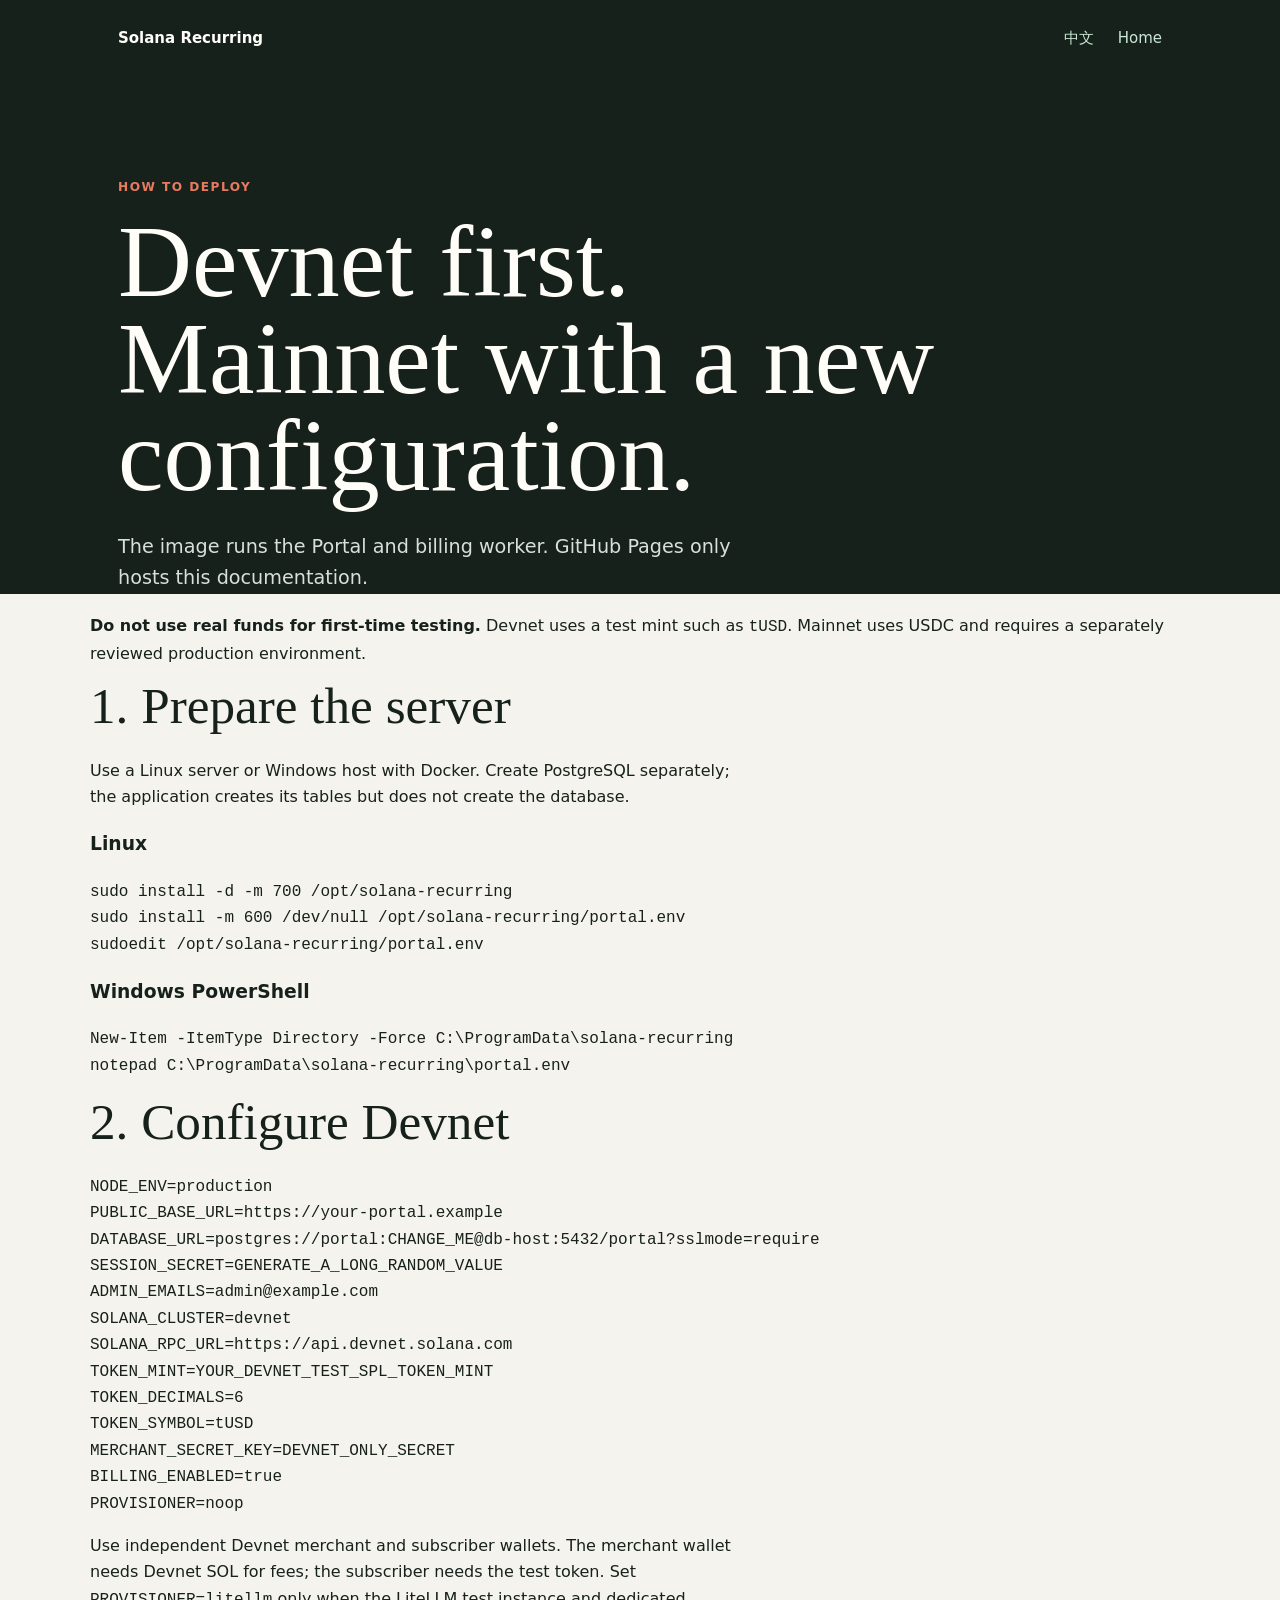
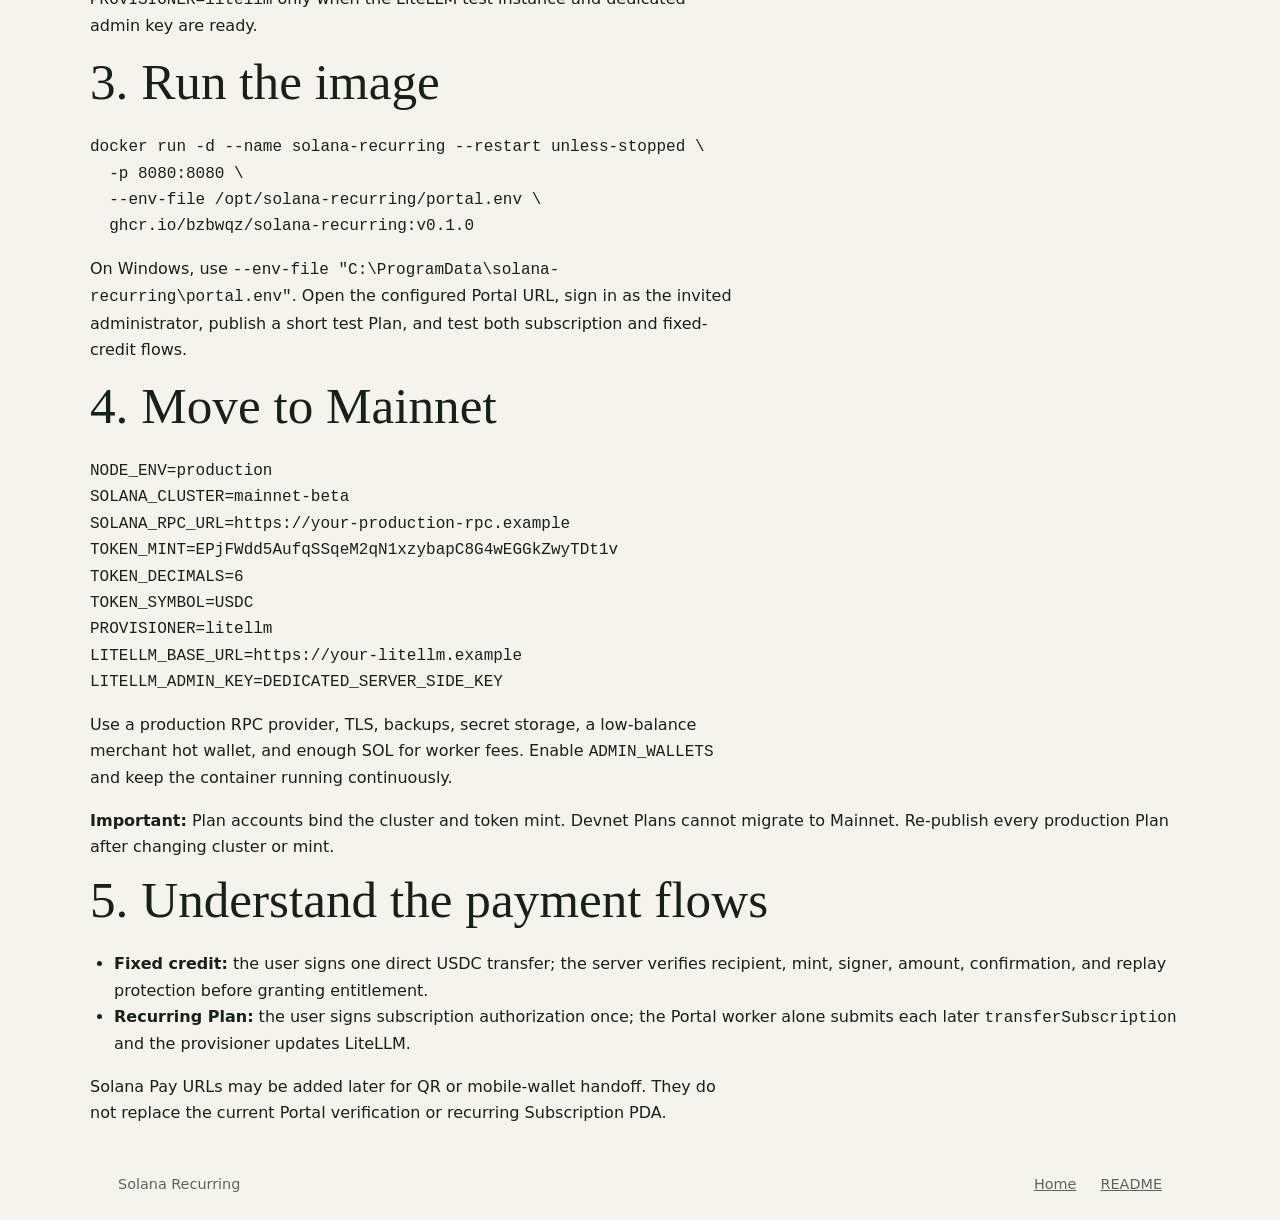
==== docs/deployment.html @ 9161ea9b "docs: add bilingual GitHub Pages deployment guide" ====
<!doctype html>
<html lang="en"><head><meta charset="utf-8"><meta name="viewport" content="width=device-width, initial-scale=1"><title>Deploy | Solana Recurring</title><link rel="stylesheet" href="style.css"></head>
<body><header class="hero"><nav><strong>Solana Recurring</strong><span><a href="deployment.zh-CN.html">中文</a><a href="index.html">Home</a></span></nav><div class="hero-copy"><p class="eyebrow">HOW TO DEPLOY</p><h1>Devnet first. Mainnet with a new configuration.</h1><p class="lede">The image runs the Portal and billing worker. GitHub Pages only hosts this documentation.</p></div></header><main class="article"><div class="callout warning"><strong>Do not use real funds for first-time testing.</strong> Devnet uses a test mint such as <code>tUSD</code>. Mainnet uses USDC and requires a separately reviewed production environment.</div><h2>1. Prepare the server</h2><p>Use a Linux server or Windows host with Docker. Create PostgreSQL separately; the application creates its tables but does not create the database.</p><h3>Linux</h3><pre><code>sudo install -d -m 700 /opt/solana-recurring
sudo install -m 600 /dev/null /opt/solana-recurring/portal.env
sudoedit /opt/solana-recurring/portal.env</code></pre><h3>Windows PowerShell</h3><pre><code>New-Item -ItemType Directory -Force C:\ProgramData\solana-recurring
notepad C:\ProgramData\solana-recurring\portal.env</code></pre><h2>2. Configure Devnet</h2><pre><code>NODE_ENV=production
PUBLIC_BASE_URL=https://your-portal.example
DATABASE_URL=postgres://portal:CHANGE_ME@db-host:5432/portal?sslmode=require
SESSION_SECRET=GENERATE_A_LONG_RANDOM_VALUE
ADMIN_EMAILS=admin@example.com
SOLANA_CLUSTER=devnet
SOLANA_RPC_URL=https://api.devnet.solana.com
TOKEN_MINT=YOUR_DEVNET_TEST_SPL_TOKEN_MINT
TOKEN_DECIMALS=6
TOKEN_SYMBOL=tUSD
MERCHANT_SECRET_KEY=DEVNET_ONLY_SECRET
BILLING_ENABLED=true
PROVISIONER=noop</code></pre><p>Use independent Devnet merchant and subscriber wallets. The merchant wallet needs Devnet SOL for fees; the subscriber needs the test token. Set <code>PROVISIONER=litellm</code> only when the LiteLLM test instance and dedicated admin key are ready.</p><h2>3. Run the image</h2><pre><code>docker run -d --name solana-recurring --restart unless-stopped \
  -p 8080:8080 \
  --env-file /opt/solana-recurring/portal.env \
  ghcr.io/bzbwqz/solana-recurring:v0.1.0</code></pre><p>On Windows, use <code>--env-file "C:\ProgramData\solana-recurring\portal.env"</code>. Open the configured Portal URL, sign in as the invited administrator, publish a short test Plan, and test both subscription and fixed-credit flows.</p><h2>4. Move to Mainnet</h2><pre><code>NODE_ENV=production
SOLANA_CLUSTER=mainnet-beta
SOLANA_RPC_URL=https://your-production-rpc.example
TOKEN_MINT=EPjFWdd5AufqSSqeM2qN1xzybapC8G4wEGGkZwyTDt1v
TOKEN_DECIMALS=6
TOKEN_SYMBOL=USDC
PROVISIONER=litellm
LITELLM_BASE_URL=https://your-litellm.example
LITELLM_ADMIN_KEY=DEDICATED_SERVER_SIDE_KEY</code></pre><p>Use a production RPC provider, TLS, backups, secret storage, a low-balance merchant hot wallet, and enough SOL for worker fees. Enable <code>ADMIN_WALLETS</code> and keep the container running continuously.</p><div class="callout"><strong>Important:</strong> Plan accounts bind the cluster and token mint. Devnet Plans cannot migrate to Mainnet. Re-publish every production Plan after changing cluster or mint.</div><h2>5. Understand the payment flows</h2><ul><li><strong>Fixed credit:</strong> the user signs one direct USDC transfer; the server verifies recipient, mint, signer, amount, confirmation, and replay protection before granting entitlement.</li><li><strong>Recurring Plan:</strong> the user signs subscription authorization once; the Portal worker alone submits each later <code>transferSubscription</code> and the provisioner updates LiteLLM.</li></ul><p>Solana Pay URLs may be added later for QR or mobile-wallet handoff. They do not replace the current Portal verification or recurring Subscription PDA.</p></main><footer><span>Solana Recurring</span><a href="index.html">Home</a><a href="../README.md">README</a></footer></body></html>
---- docs/style.css ----
:root{--ink:#17211b;--muted:#59665e;--paper:#f5f3ed;--cream:#fffdf8;--mint:#c9e7d4;--coral:#e67b5f;--line:#d9ddd4;--serif:Georgia,'Times New Roman',serif;--sans:ui-sans-serif,system-ui,-apple-system,BlinkMacSystemFont,'Segoe UI',sans-serif}*{box-sizing:border-box}body{margin:0;background:var(--paper);color:var(--ink);font:16px/1.65 var(--sans)}a{color:inherit}nav,main,footer{max-width:1100px;margin:auto}nav{display:flex;justify-content:space-between;padding:26px 28px;font-size:15px}nav span,footer{display:flex;gap:24px}nav a{text-decoration:none;color:var(--mint)}.hero{background:var(--ink);color:var(--cream);min-height:570px}.hero-copy{max-width:1100px;margin:100px auto 0;padding:0 28px}.hero-copy h1{font:clamp(3rem,8vw,6.8rem)/.95 var(--serif);letter-spacing:0;max-width:850px;margin:16px 0 26px}.lede{font-size:1.2rem;max-width:650px;color:#d8e0d8}.eyebrow{color:var(--coral);font-size:.76rem;font-weight:800;letter-spacing:.12em;margin:0}.button{display:inline-block;background:var(--coral);color:#fff;text-decoration:none;padding:12px 18px;margin-top:22px;font-weight:700}.split,.media{display:grid;grid-template-columns:1fr 1fr;gap:80px;padding:100px 28px;border-bottom:1px solid var(--line)}h2{font:clamp(2rem,4vw,4rem)/1.05 var(--serif);letter-spacing:0;margin:12px 0 25px}p{max-width:650px}.band{background:var(--mint);padding:100px max(28px,calc((100% - 1044px)/2));display:grid;grid-template-columns:1fr 1fr;gap:60px}.diagram{display:flex;align-items:center;justify-content:center;gap:14px;flex-wrap:wrap;font-weight:700}.diagram span{border:1px solid var(--ink);padding:10px 12px;background:rgba(255,255,255,.35)}ol,ul{padding-left:24px}.text-link{font-weight:800;color:var(--coral)}.media{align-items:center}.media img{width:100%;display:block;border:10px solid var(--cream);box-shadow:0 12px 30px rgba(23,33,27,.12)}.reverse img{order:2}footer{padding:30px 28px;color:var(--muted);font-size:.9rem}footer span{margin-right:auto}@media(max-width:700px){.hero{min-height:620px}.split,.media,.band{grid-template-columns:1fr;gap:30px;padding-top:65px;padding-bottom:65px}.hero-copy{margin-top:80px}.reverse img{order:0}nav{padding-left:20px;padding-right:20px}footer{flex-wrap:wrap}}
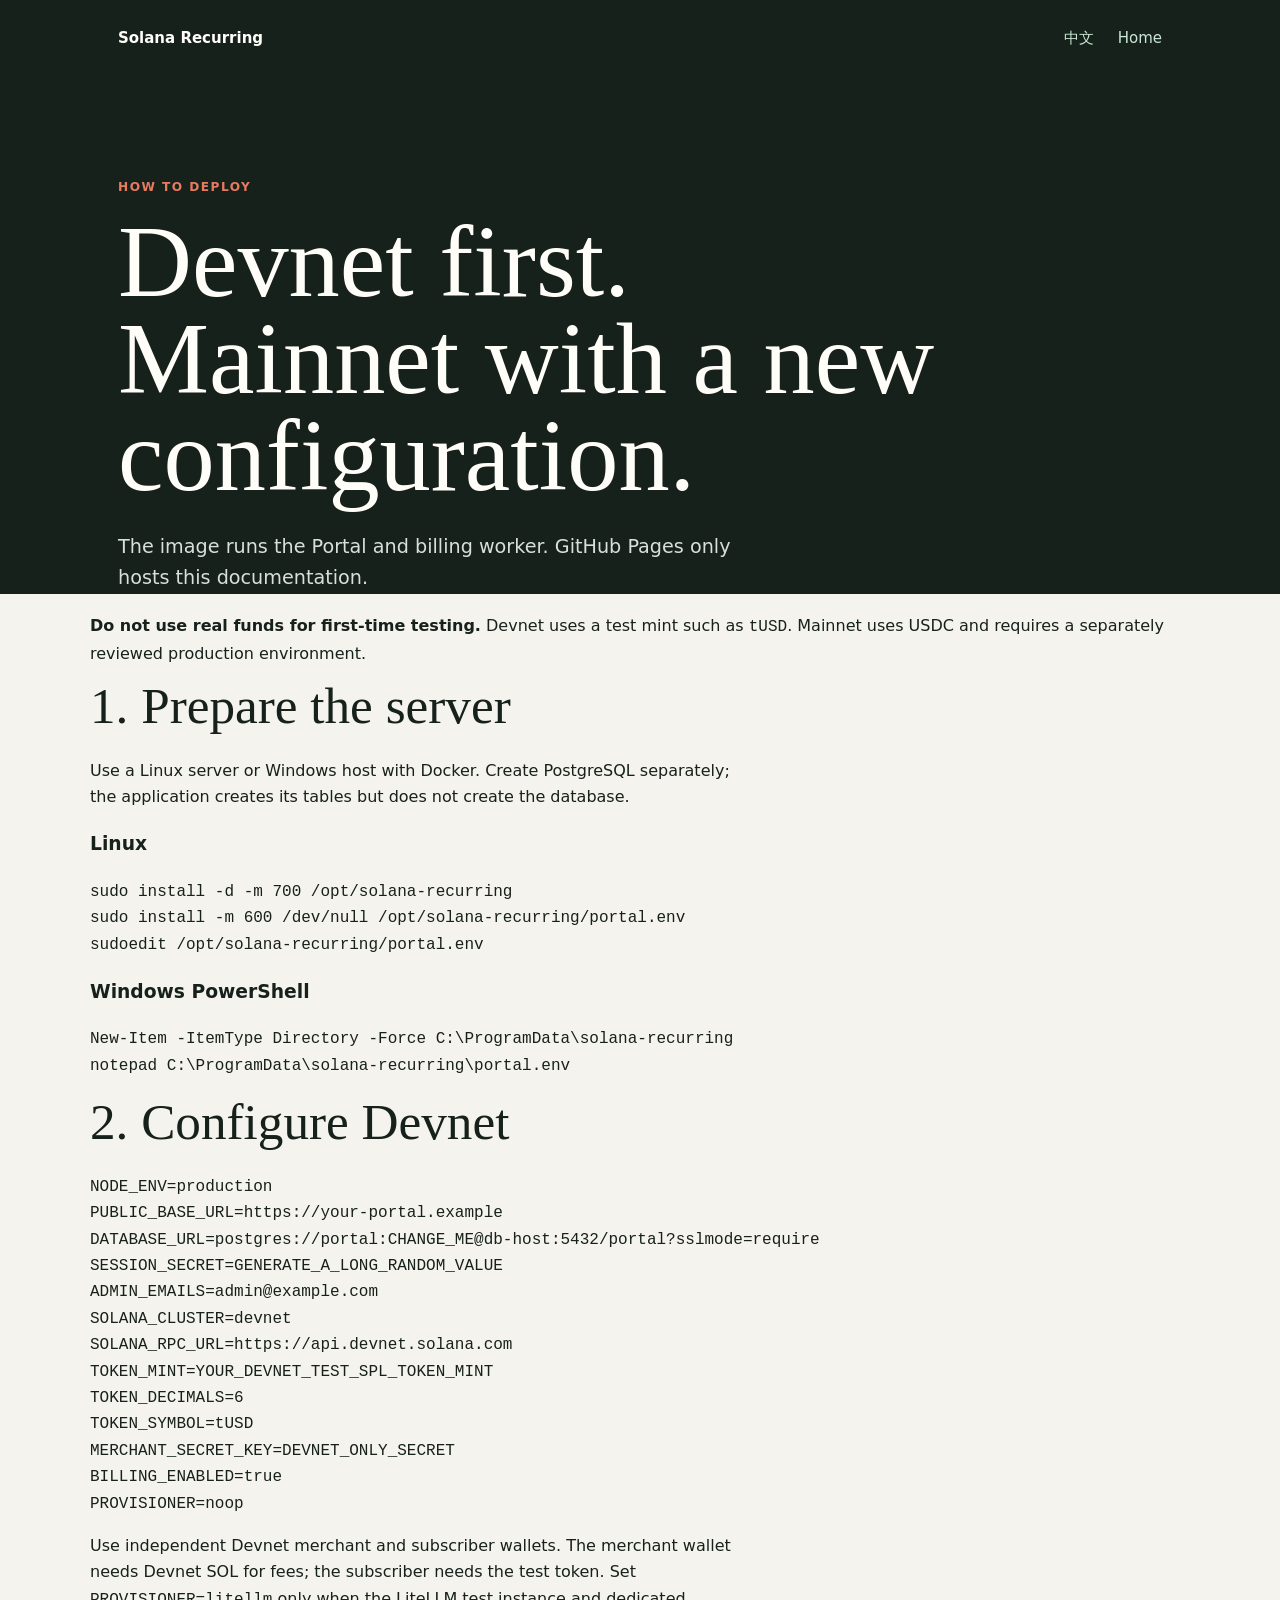
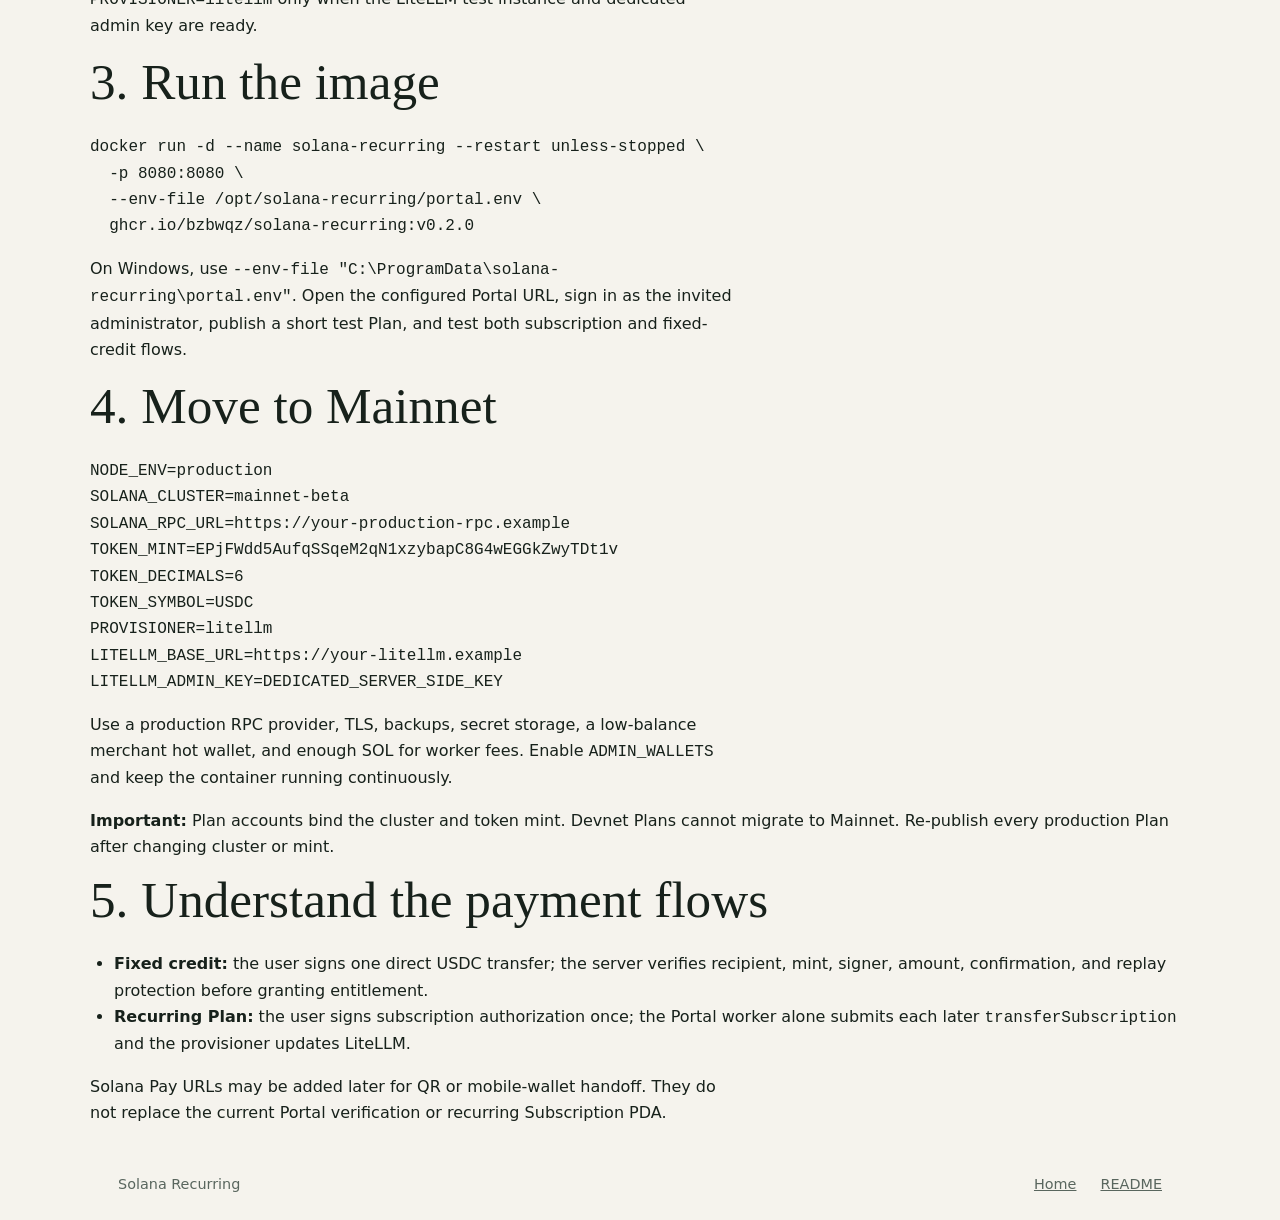
==== commit c6fcf7df: "docs: publish v0.2.0 deployment image" ====
--- a/docs/deployment.html
+++ b/docs/deployment.html
@@ -18,7 +18,7 @@
 PROVISIONER=noop</code></pre><p>Use independent Devnet merchant and subscriber wallets. The merchant wallet needs Devnet SOL for fees; the subscriber needs the test token. Set <code>PROVISIONER=litellm</code> only when the LiteLLM test instance and dedicated admin key are ready.</p><h2>3. Run the image</h2><pre><code>docker run -d --name solana-recurring --restart unless-stopped \
   -p 8080:8080 \
   --env-file /opt/solana-recurring/portal.env \
-  ghcr.io/bzbwqz/solana-recurring:v0.1.0</code></pre><p>On Windows, use <code>--env-file "C:\ProgramData\solana-recurring\portal.env"</code>. Open the configured Portal URL, sign in as the invited administrator, publish a short test Plan, and test both subscription and fixed-credit flows.</p><h2>4. Move to Mainnet</h2><pre><code>NODE_ENV=production
+  ghcr.io/bzbwqz/solana-recurring:v0.2.0</code></pre><p>On Windows, use <code>--env-file "C:\ProgramData\solana-recurring\portal.env"</code>. Open the configured Portal URL, sign in as the invited administrator, publish a short test Plan, and test both subscription and fixed-credit flows.</p><h2>4. Move to Mainnet</h2><pre><code>NODE_ENV=production
 SOLANA_CLUSTER=mainnet-beta
 SOLANA_RPC_URL=https://your-production-rpc.example
 TOKEN_MINT=EPjFWdd5AufqSSqeM2qN1xzybapC8G4wEGGkZwyTDt1v
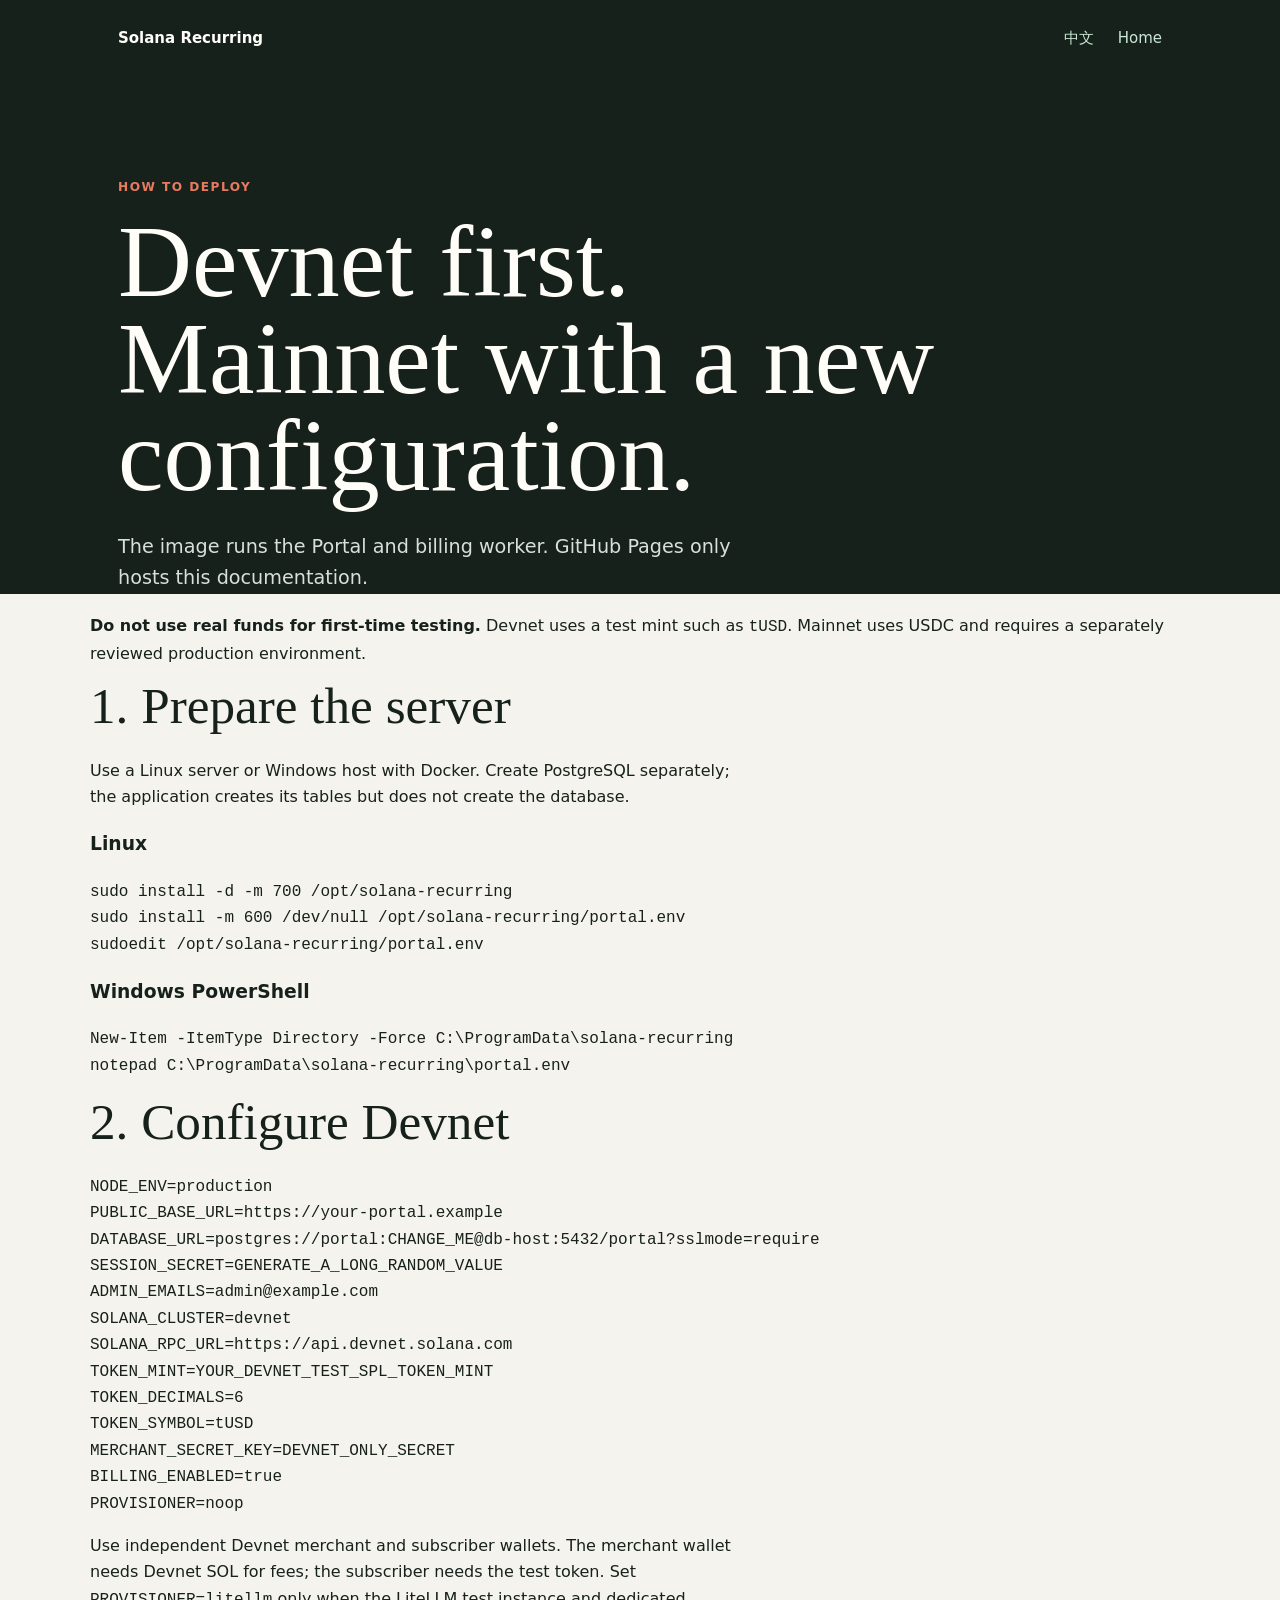
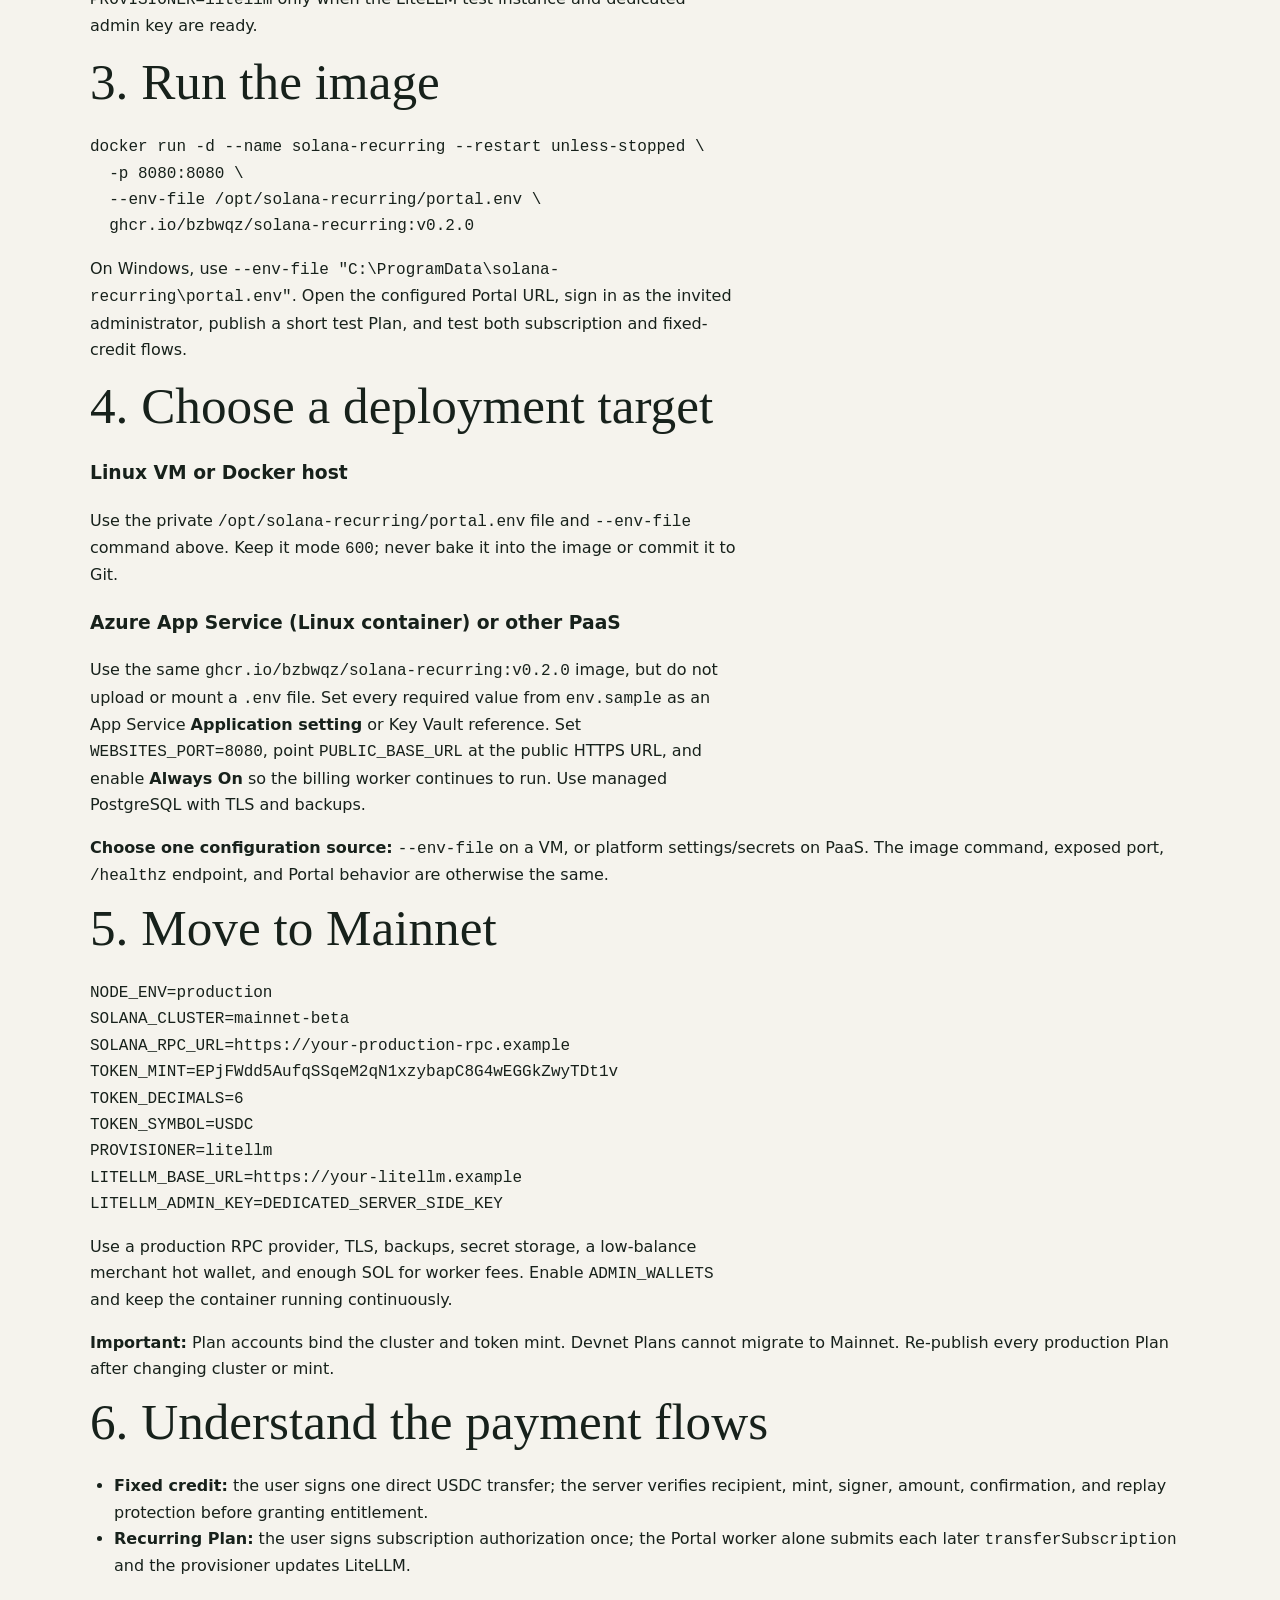
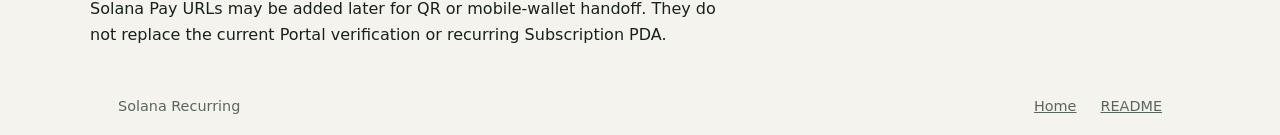
==== commit 5c1b4bc3: "docs: separate VM and PaaS deployment" ====
--- a/docs/deployment.html
+++ b/docs/deployment.html
@@ -18,7 +18,7 @@
 PROVISIONER=noop</code></pre><p>Use independent Devnet merchant and subscriber wallets. The merchant wallet needs Devnet SOL for fees; the subscriber needs the test token. Set <code>PROVISIONER=litellm</code> only when the LiteLLM test instance and dedicated admin key are ready.</p><h2>3. Run the image</h2><pre><code>docker run -d --name solana-recurring --restart unless-stopped \
   -p 8080:8080 \
   --env-file /opt/solana-recurring/portal.env \
-  ghcr.io/bzbwqz/solana-recurring:v0.2.0</code></pre><p>On Windows, use <code>--env-file "C:\ProgramData\solana-recurring\portal.env"</code>. Open the configured Portal URL, sign in as the invited administrator, publish a short test Plan, and test both subscription and fixed-credit flows.</p><h2>4. Move to Mainnet</h2><pre><code>NODE_ENV=production
+  ghcr.io/bzbwqz/solana-recurring:v0.2.0</code></pre><p>On Windows, use <code>--env-file "C:\ProgramData\solana-recurring\portal.env"</code>. Open the configured Portal URL, sign in as the invited administrator, publish a short test Plan, and test both subscription and fixed-credit flows.</p><h2>4. Choose a deployment target</h2><h3>Linux VM or Docker host</h3><p>Use the private <code>/opt/solana-recurring/portal.env</code> file and <code>--env-file</code> command above. Keep it mode <code>600</code>; never bake it into the image or commit it to Git.</p><h3>Azure App Service (Linux container) or other PaaS</h3><p>Use the same <code>ghcr.io/bzbwqz/solana-recurring:v0.2.0</code> image, but do not upload or mount a <code>.env</code> file. Set every required value from <code>env.sample</code> as an App Service <strong>Application setting</strong> or Key Vault reference. Set <code>WEBSITES_PORT=8080</code>, point <code>PUBLIC_BASE_URL</code> at the public HTTPS URL, and enable <strong>Always On</strong> so the billing worker continues to run. Use managed PostgreSQL with TLS and backups.</p><div class="callout"><strong>Choose one configuration source:</strong> <code>--env-file</code> on a VM, or platform settings/secrets on PaaS. The image command, exposed port, <code>/healthz</code> endpoint, and Portal behavior are otherwise the same.</div><h2>5. Move to Mainnet</h2><pre><code>NODE_ENV=production
 SOLANA_CLUSTER=mainnet-beta
 SOLANA_RPC_URL=https://your-production-rpc.example
 TOKEN_MINT=EPjFWdd5AufqSSqeM2qN1xzybapC8G4wEGGkZwyTDt1v
@@ -26,4 +26,4 @@
 TOKEN_SYMBOL=USDC
 PROVISIONER=litellm
 LITELLM_BASE_URL=https://your-litellm.example
-LITELLM_ADMIN_KEY=DEDICATED_SERVER_SIDE_KEY</code></pre><p>Use a production RPC provider, TLS, backups, secret storage, a low-balance merchant hot wallet, and enough SOL for worker fees. Enable <code>ADMIN_WALLETS</code> and keep the container running continuously.</p><div class="callout"><strong>Important:</strong> Plan accounts bind the cluster and token mint. Devnet Plans cannot migrate to Mainnet. Re-publish every production Plan after changing cluster or mint.</div><h2>5. Understand the payment flows</h2><ul><li><strong>Fixed credit:</strong> the user signs one direct USDC transfer; the server verifies recipient, mint, signer, amount, confirmation, and replay protection before granting entitlement.</li><li><strong>Recurring Plan:</strong> the user signs subscription authorization once; the Portal worker alone submits each later <code>transferSubscription</code> and the provisioner updates LiteLLM.</li></ul><p>Solana Pay URLs may be added later for QR or mobile-wallet handoff. They do not replace the current Portal verification or recurring Subscription PDA.</p></main><footer><span>Solana Recurring</span><a href="index.html">Home</a><a href="../README.md">README</a></footer></body></html>
+LITELLM_ADMIN_KEY=DEDICATED_SERVER_SIDE_KEY</code></pre><p>Use a production RPC provider, TLS, backups, secret storage, a low-balance merchant hot wallet, and enough SOL for worker fees. Enable <code>ADMIN_WALLETS</code> and keep the container running continuously.</p><div class="callout"><strong>Important:</strong> Plan accounts bind the cluster and token mint. Devnet Plans cannot migrate to Mainnet. Re-publish every production Plan after changing cluster or mint.</div><h2>6. Understand the payment flows</h2><ul><li><strong>Fixed credit:</strong> the user signs one direct USDC transfer; the server verifies recipient, mint, signer, amount, confirmation, and replay protection before granting entitlement.</li><li><strong>Recurring Plan:</strong> the user signs subscription authorization once; the Portal worker alone submits each later <code>transferSubscription</code> and the provisioner updates LiteLLM.</li></ul><p>Solana Pay URLs may be added later for QR or mobile-wallet handoff. They do not replace the current Portal verification or recurring Subscription PDA.</p></main><footer><span>Solana Recurring</span><a href="index.html">Home</a><a href="../README.md">README</a></footer></body></html>
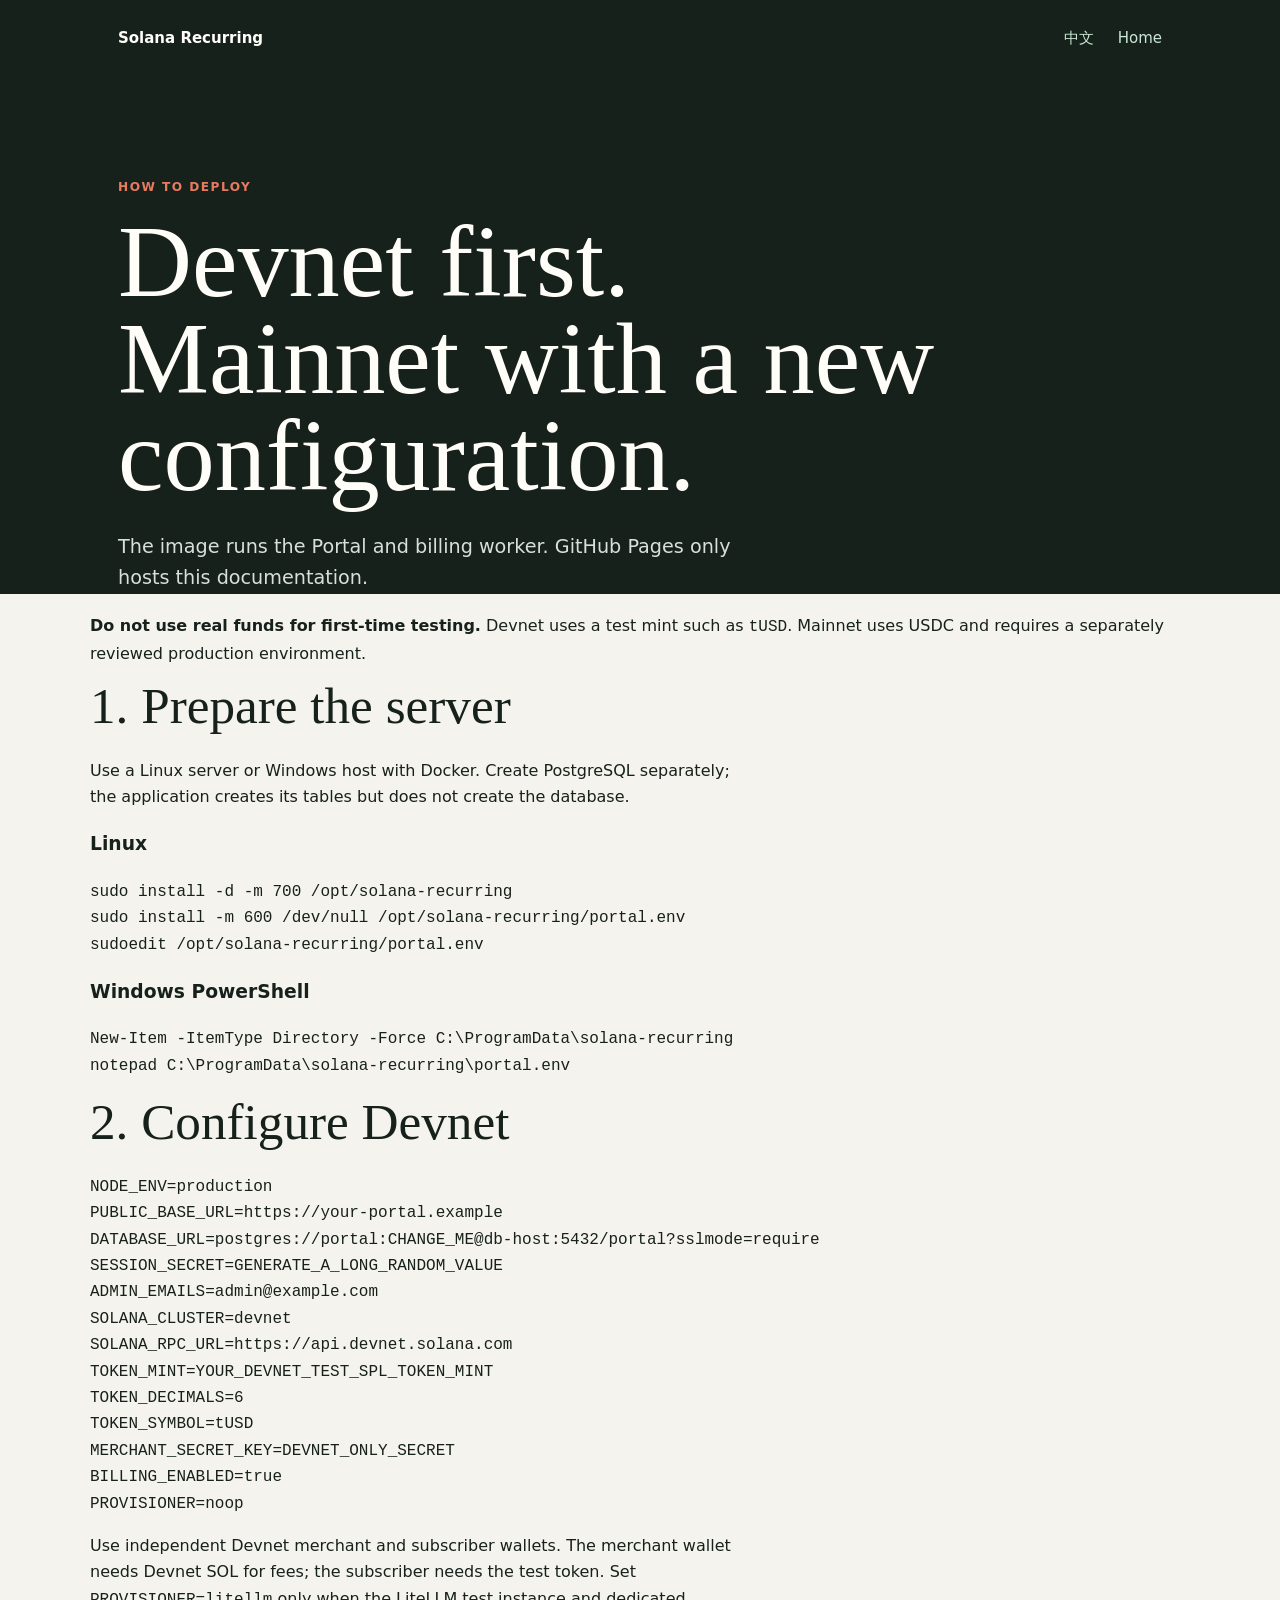
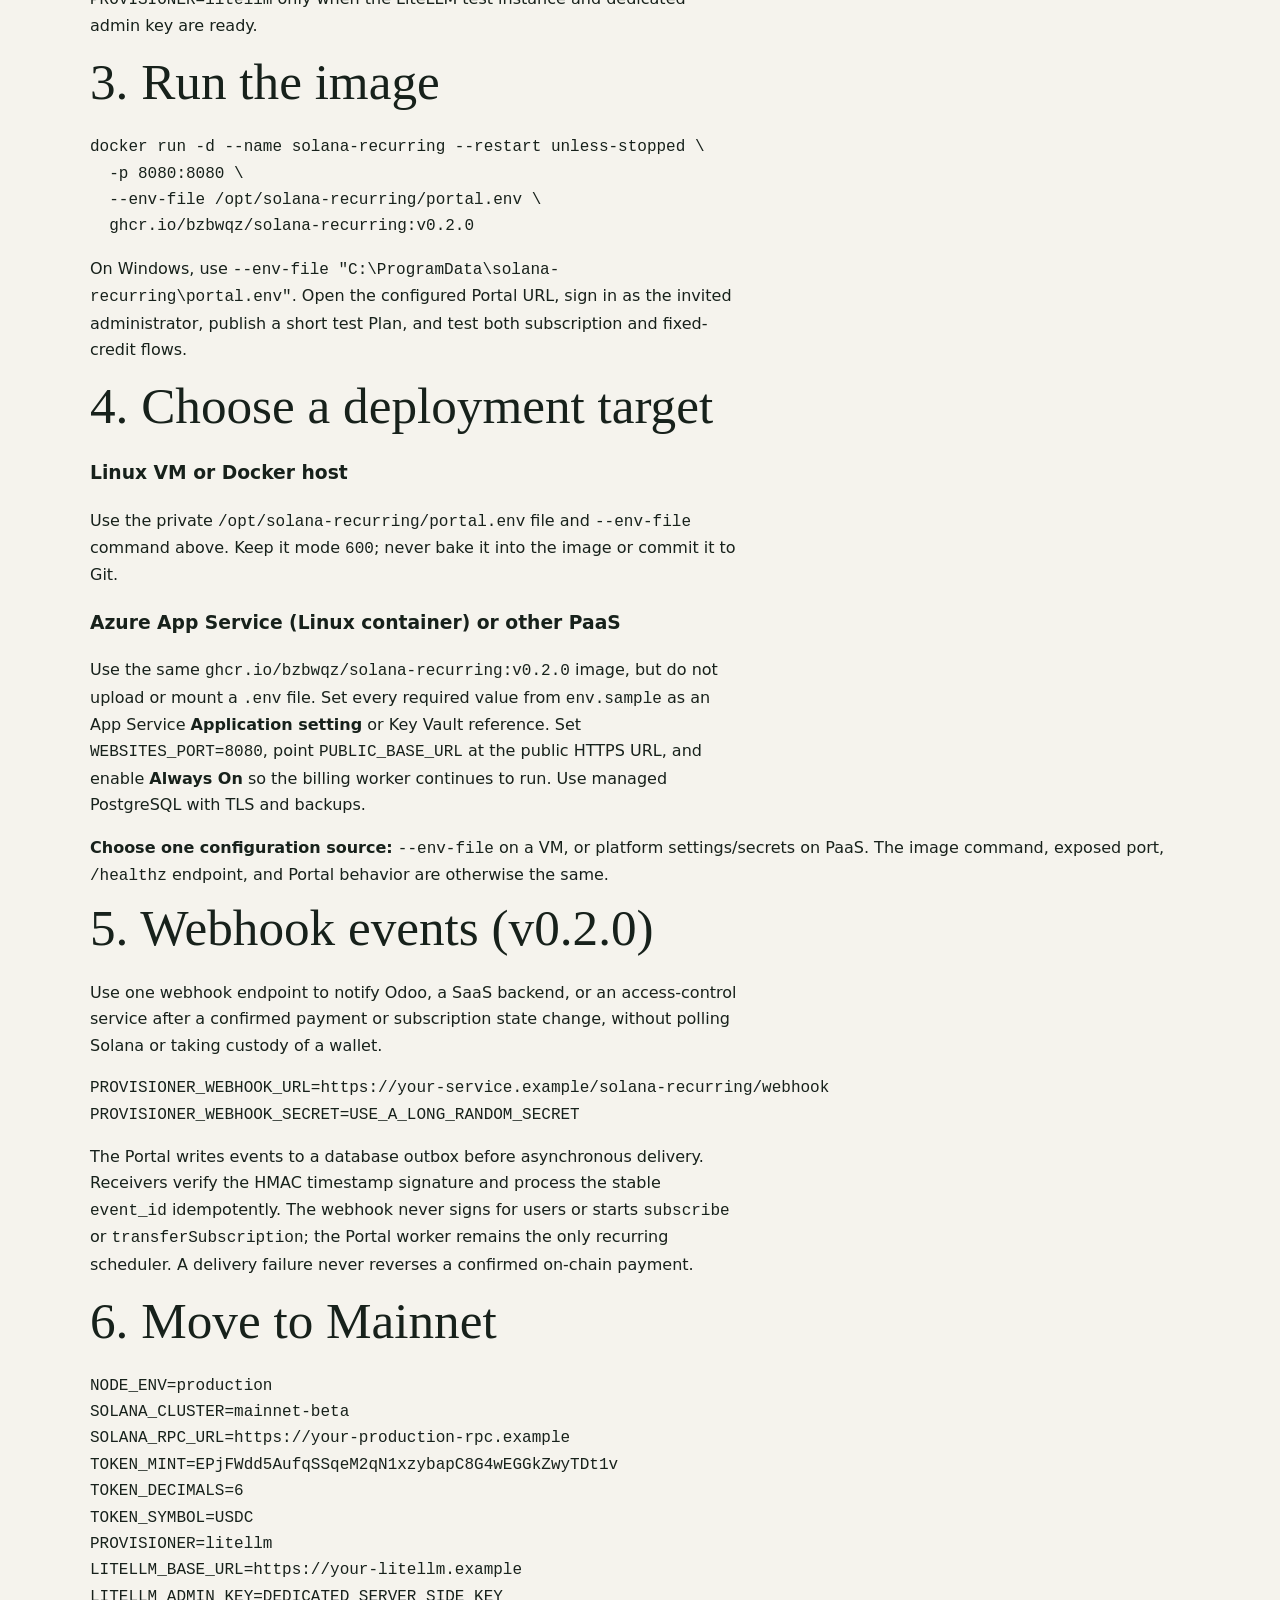
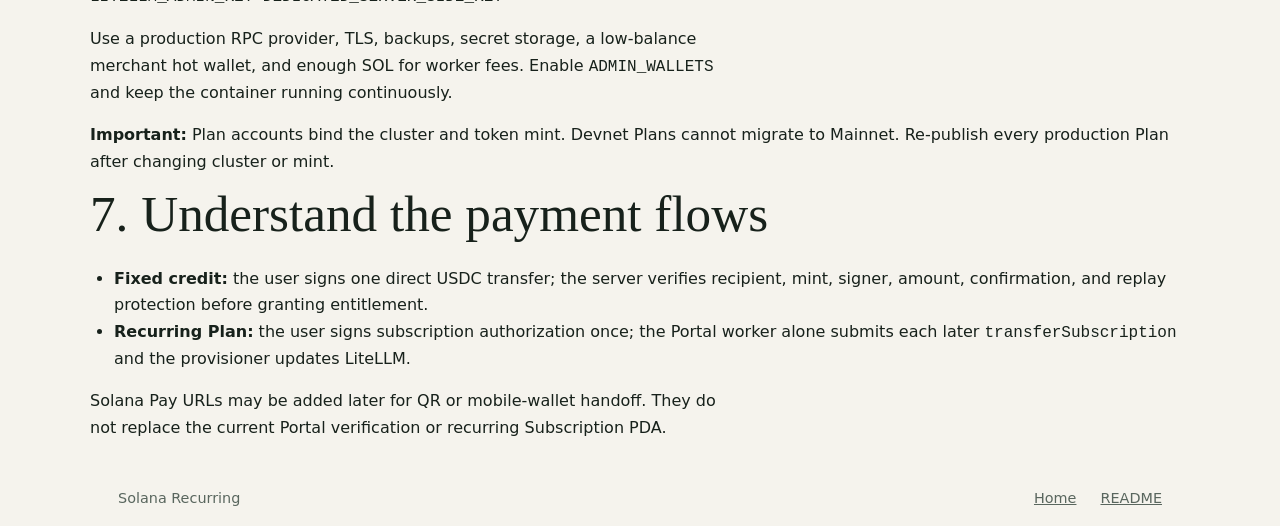
==== commit a2c2d399: "docs: explain webhook event delivery" ====
--- a/docs/deployment.html
+++ b/docs/deployment.html
@@ -18,7 +18,8 @@
 PROVISIONER=noop</code></pre><p>Use independent Devnet merchant and subscriber wallets. The merchant wallet needs Devnet SOL for fees; the subscriber needs the test token. Set <code>PROVISIONER=litellm</code> only when the LiteLLM test instance and dedicated admin key are ready.</p><h2>3. Run the image</h2><pre><code>docker run -d --name solana-recurring --restart unless-stopped \
   -p 8080:8080 \
   --env-file /opt/solana-recurring/portal.env \
-  ghcr.io/bzbwqz/solana-recurring:v0.2.0</code></pre><p>On Windows, use <code>--env-file "C:\ProgramData\solana-recurring\portal.env"</code>. Open the configured Portal URL, sign in as the invited administrator, publish a short test Plan, and test both subscription and fixed-credit flows.</p><h2>4. Choose a deployment target</h2><h3>Linux VM or Docker host</h3><p>Use the private <code>/opt/solana-recurring/portal.env</code> file and <code>--env-file</code> command above. Keep it mode <code>600</code>; never bake it into the image or commit it to Git.</p><h3>Azure App Service (Linux container) or other PaaS</h3><p>Use the same <code>ghcr.io/bzbwqz/solana-recurring:v0.2.0</code> image, but do not upload or mount a <code>.env</code> file. Set every required value from <code>env.sample</code> as an App Service <strong>Application setting</strong> or Key Vault reference. Set <code>WEBSITES_PORT=8080</code>, point <code>PUBLIC_BASE_URL</code> at the public HTTPS URL, and enable <strong>Always On</strong> so the billing worker continues to run. Use managed PostgreSQL with TLS and backups.</p><div class="callout"><strong>Choose one configuration source:</strong> <code>--env-file</code> on a VM, or platform settings/secrets on PaaS. The image command, exposed port, <code>/healthz</code> endpoint, and Portal behavior are otherwise the same.</div><h2>5. Move to Mainnet</h2><pre><code>NODE_ENV=production
+  ghcr.io/bzbwqz/solana-recurring:v0.2.0</code></pre><p>On Windows, use <code>--env-file "C:\ProgramData\solana-recurring\portal.env"</code>. Open the configured Portal URL, sign in as the invited administrator, publish a short test Plan, and test both subscription and fixed-credit flows.</p><h2>4. Choose a deployment target</h2><h3>Linux VM or Docker host</h3><p>Use the private <code>/opt/solana-recurring/portal.env</code> file and <code>--env-file</code> command above. Keep it mode <code>600</code>; never bake it into the image or commit it to Git.</p><h3>Azure App Service (Linux container) or other PaaS</h3><p>Use the same <code>ghcr.io/bzbwqz/solana-recurring:v0.2.0</code> image, but do not upload or mount a <code>.env</code> file. Set every required value from <code>env.sample</code> as an App Service <strong>Application setting</strong> or Key Vault reference. Set <code>WEBSITES_PORT=8080</code>, point <code>PUBLIC_BASE_URL</code> at the public HTTPS URL, and enable <strong>Always On</strong> so the billing worker continues to run. Use managed PostgreSQL with TLS and backups.</p><div class="callout"><strong>Choose one configuration source:</strong> <code>--env-file</code> on a VM, or platform settings/secrets on PaaS. The image command, exposed port, <code>/healthz</code> endpoint, and Portal behavior are otherwise the same.</div><h2>5. Webhook events (v0.2.0)</h2><p>Use one webhook endpoint to notify Odoo, a SaaS backend, or an access-control service after a confirmed payment or subscription state change, without polling Solana or taking custody of a wallet.</p><pre><code>PROVISIONER_WEBHOOK_URL=https://your-service.example/solana-recurring/webhook
+PROVISIONER_WEBHOOK_SECRET=USE_A_LONG_RANDOM_SECRET</code></pre><p>The Portal writes events to a database outbox before asynchronous delivery. Receivers verify the HMAC timestamp signature and process the stable <code>event_id</code> idempotently. The webhook never signs for users or starts <code>subscribe</code> or <code>transferSubscription</code>; the Portal worker remains the only recurring scheduler. A delivery failure never reverses a confirmed on-chain payment.</p><h2>6. Move to Mainnet</h2><pre><code>NODE_ENV=production
 SOLANA_CLUSTER=mainnet-beta
 SOLANA_RPC_URL=https://your-production-rpc.example
 TOKEN_MINT=EPjFWdd5AufqSSqeM2qN1xzybapC8G4wEGGkZwyTDt1v
@@ -26,4 +27,4 @@
 TOKEN_SYMBOL=USDC
 PROVISIONER=litellm
 LITELLM_BASE_URL=https://your-litellm.example
-LITELLM_ADMIN_KEY=DEDICATED_SERVER_SIDE_KEY</code></pre><p>Use a production RPC provider, TLS, backups, secret storage, a low-balance merchant hot wallet, and enough SOL for worker fees. Enable <code>ADMIN_WALLETS</code> and keep the container running continuously.</p><div class="callout"><strong>Important:</strong> Plan accounts bind the cluster and token mint. Devnet Plans cannot migrate to Mainnet. Re-publish every production Plan after changing cluster or mint.</div><h2>6. Understand the payment flows</h2><ul><li><strong>Fixed credit:</strong> the user signs one direct USDC transfer; the server verifies recipient, mint, signer, amount, confirmation, and replay protection before granting entitlement.</li><li><strong>Recurring Plan:</strong> the user signs subscription authorization once; the Portal worker alone submits each later <code>transferSubscription</code> and the provisioner updates LiteLLM.</li></ul><p>Solana Pay URLs may be added later for QR or mobile-wallet handoff. They do not replace the current Portal verification or recurring Subscription PDA.</p></main><footer><span>Solana Recurring</span><a href="index.html">Home</a><a href="../README.md">README</a></footer></body></html>
+LITELLM_ADMIN_KEY=DEDICATED_SERVER_SIDE_KEY</code></pre><p>Use a production RPC provider, TLS, backups, secret storage, a low-balance merchant hot wallet, and enough SOL for worker fees. Enable <code>ADMIN_WALLETS</code> and keep the container running continuously.</p><div class="callout"><strong>Important:</strong> Plan accounts bind the cluster and token mint. Devnet Plans cannot migrate to Mainnet. Re-publish every production Plan after changing cluster or mint.</div><h2>7. Understand the payment flows</h2><ul><li><strong>Fixed credit:</strong> the user signs one direct USDC transfer; the server verifies recipient, mint, signer, amount, confirmation, and replay protection before granting entitlement.</li><li><strong>Recurring Plan:</strong> the user signs subscription authorization once; the Portal worker alone submits each later <code>transferSubscription</code> and the provisioner updates LiteLLM.</li></ul><p>Solana Pay URLs may be added later for QR or mobile-wallet handoff. They do not replace the current Portal verification or recurring Subscription PDA.</p></main><footer><span>Solana Recurring</span><a href="index.html">Home</a><a href="../README.md">README</a></footer></body></html>
